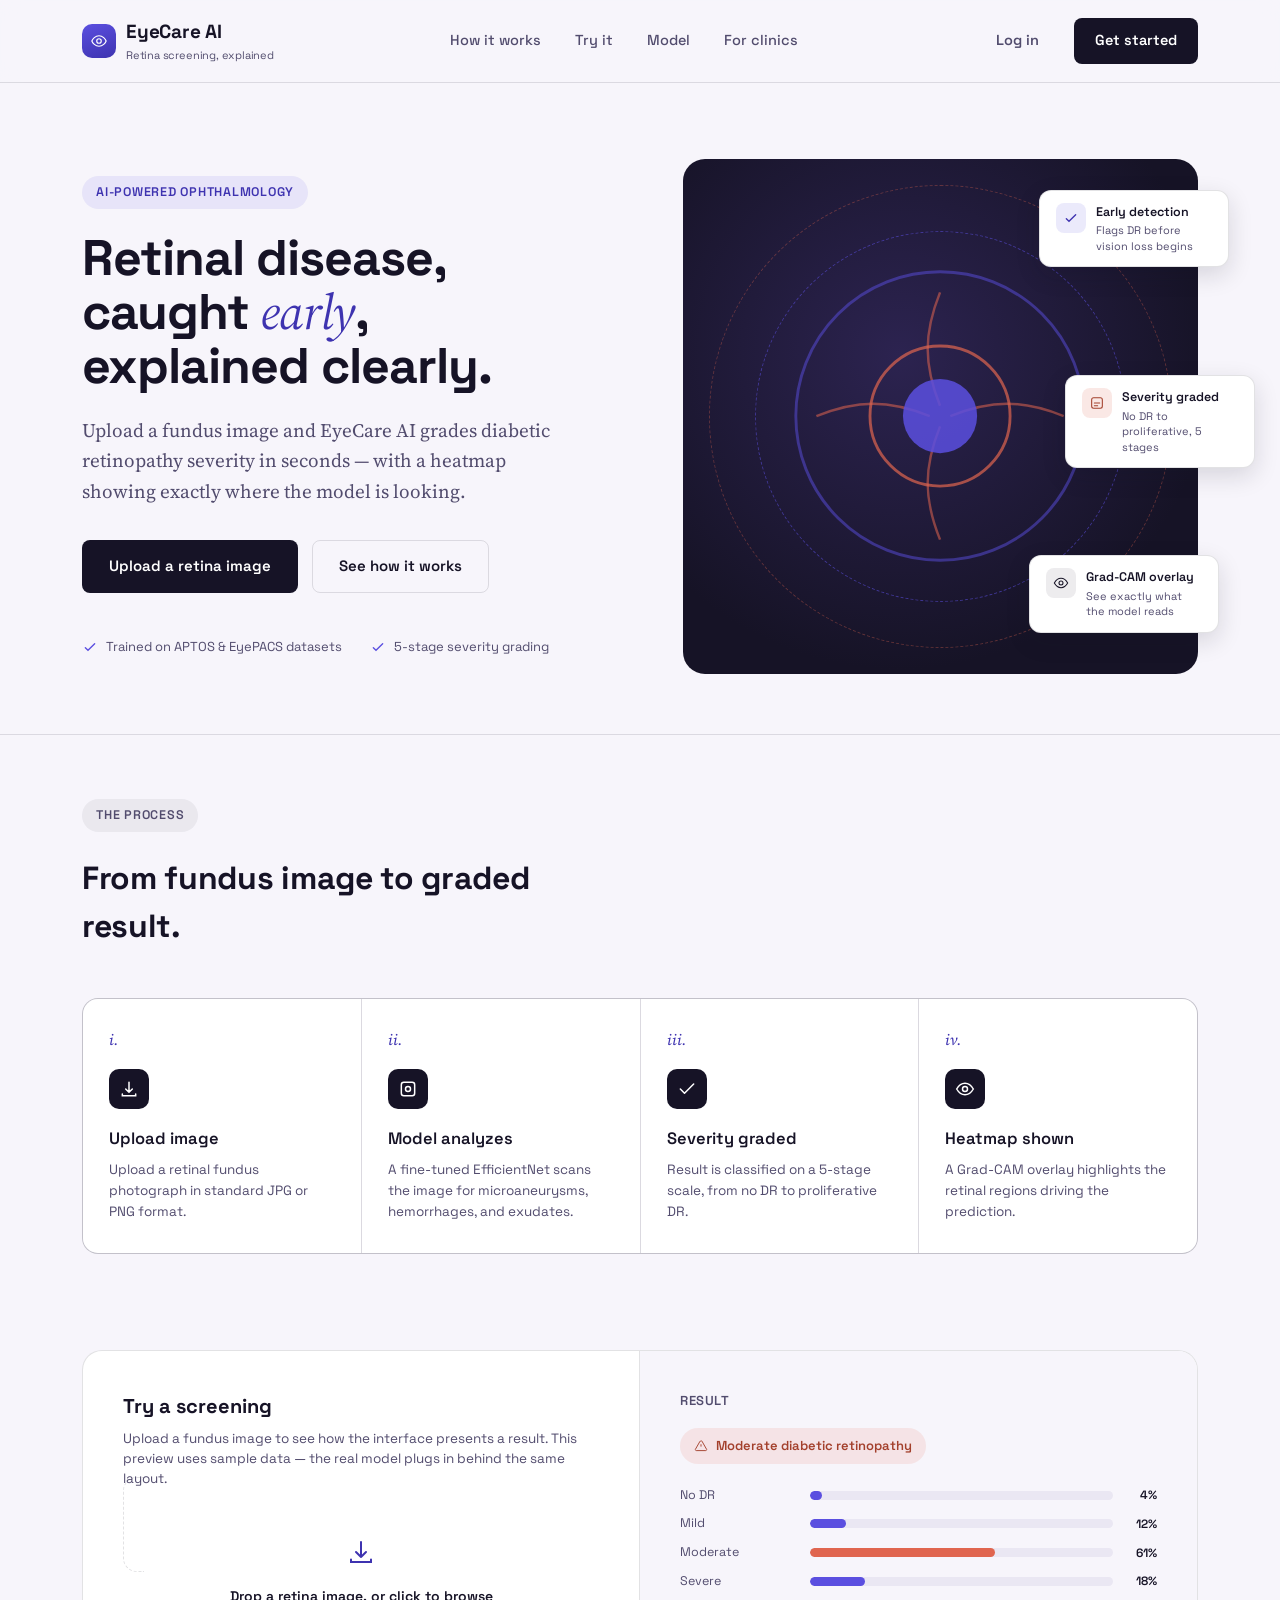
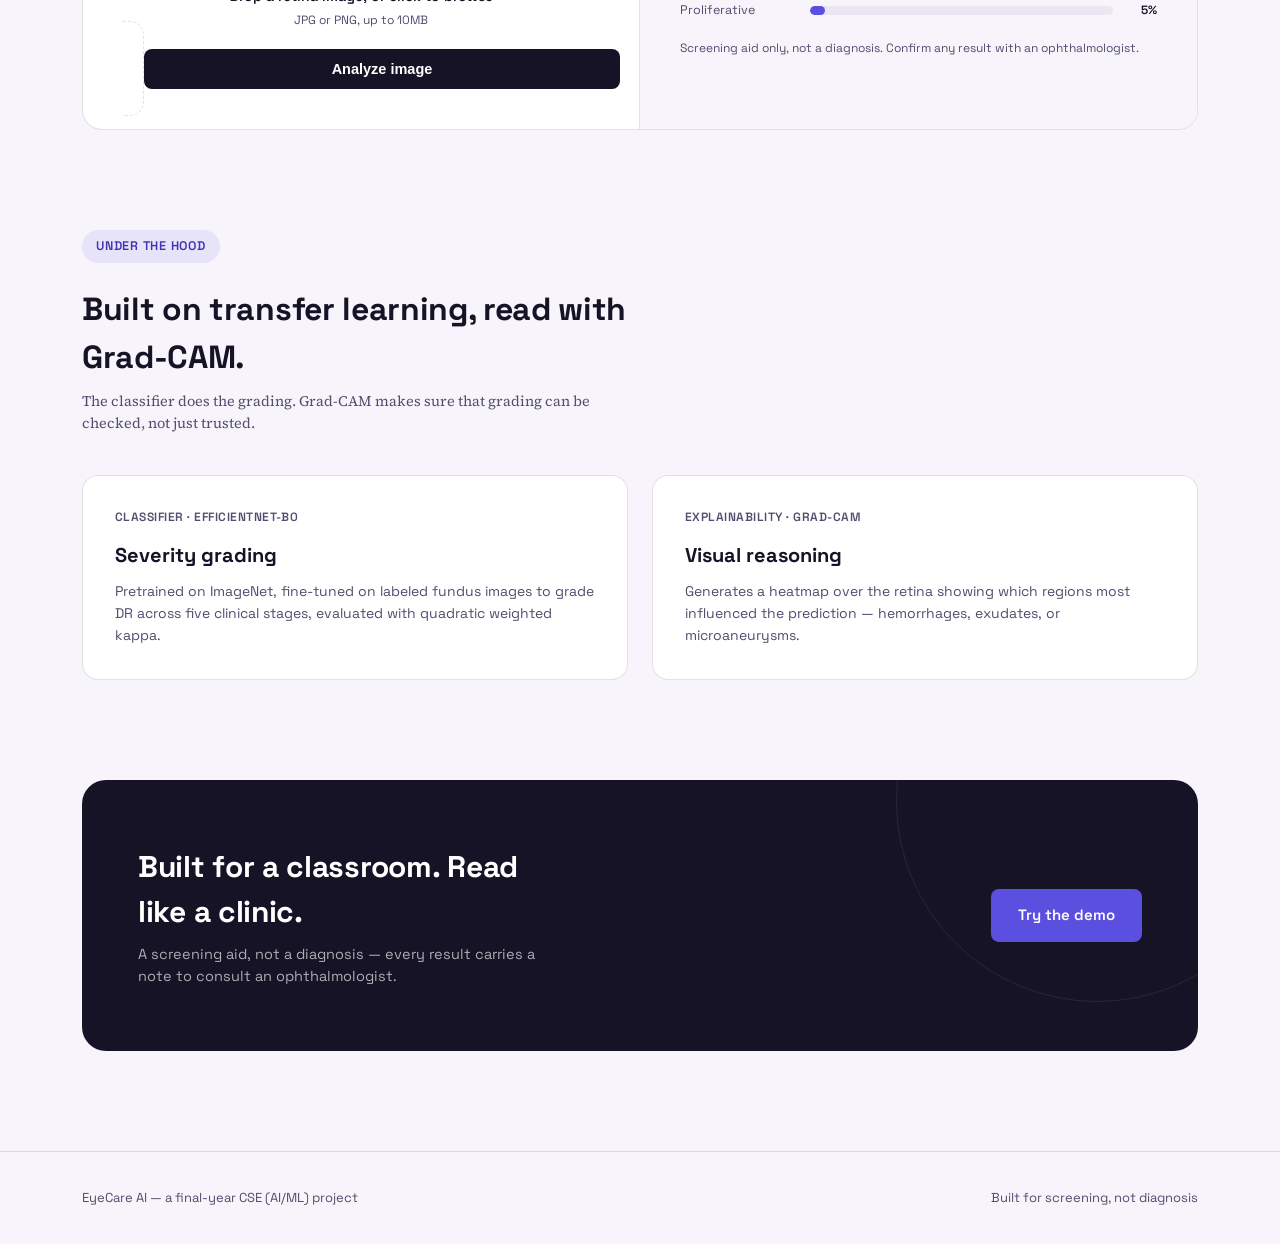
==== eyecare (2).html @ af27c725 "Add files via upload add a demo site" ====
<!DOCTYPE html>
<html lang="en">
<head>
<meta charset="UTF-8">
<meta name="viewport" content="width=device-width, initial-scale=1.0">
<title>EyeCare AI — Automated Retina Disease Detection</title>
<link rel="preconnect" href="https://fonts.googleapis.com">
<link href="https://fonts.googleapis.com/css2?family=Space+Grotesk:wght@400;500;600;700&family=Source+Serif+4:ital,opsz,wght@0,8..60,400;0,8..60,500;1,8..60,400&display=swap" rel="stylesheet">
<style>
  :root{
    --ink:#161326;
    --ink-soft:#524C6E;
    --paper:#F7F5FB;
    --card:#FFFFFF;
    --violet:#5B4FE0;
    --violet-deep:#3E33B0;
    --coral:#E0654F;
    --line:rgba(22,19,38,0.12);
  }
  *{box-sizing:border-box; margin:0; padding:0;}
  html{scroll-behavior:smooth;}
  body{font-family:'Space Grotesk', sans-serif; background:var(--paper); color:var(--ink); line-height:1.5; -webkit-font-smoothing:antialiased;}
  a{color:inherit; text-decoration:none;}
  img{max-width:100%; display:block;}
  .wrap{max-width:1180px; margin:0 auto; padding:0 32px;}

  header{position:sticky; top:0; z-index:50; background:rgba(247,245,251,0.9); backdrop-filter:blur(10px); border-bottom:1px solid var(--line);}
  nav{display:flex; align-items:center; justify-content:space-between; padding:18px 0;}
  .brand{display:flex; align-items:center; gap:10px; font-weight:700; font-size:19px; letter-spacing:-0.01em;}
  .brand-mark{width:34px; height:34px; border-radius:10px; background:linear-gradient(160deg, var(--violet), var(--violet-deep)); display:flex; align-items:center; justify-content:center;}
  .brand-mark svg{width:18px; height:18px;}
  .brand small{display:block; font-size:11px; font-weight:400; color:var(--ink-soft);}
  .navlinks{display:flex; gap:34px; font-size:14.5px; font-weight:500; color:var(--ink-soft);}
  .navlinks a:hover{color:var(--ink);}
  .navcta{display:flex; align-items:center; gap:14px;}
  .btn{display:inline-flex; align-items:center; gap:8px; padding:11px 20px; border-radius:8px; font-size:14.5px; font-weight:600; border:1px solid transparent; cursor:pointer;}
  .btn-primary{background:var(--ink); color:#fff;}
  .btn-primary:hover{background:#2a2440;}
  .btn-ghost{color:var(--ink-soft);}
  .btn-outline{border-color:var(--line); color:var(--ink);}
  .btn-outline:hover{border-color:var(--ink-soft);}
  .btn-lg{padding:14px 26px; font-size:15px;}

  .hero{padding:76px 0 60px;}
  .hero-grid{display:grid; grid-template-columns:1.05fr 1fr; gap:60px; align-items:center;}
  .eyebrow{display:inline-flex; align-items:center; gap:8px; font-size:12.5px; font-weight:600; letter-spacing:0.06em; text-transform:uppercase; color:var(--violet-deep); background:rgba(91,79,224,0.1); padding:7px 14px; border-radius:100px; margin-bottom:22px;}
  h1{font-size:50px; line-height:1.08; letter-spacing:-0.02em; font-weight:700; margin-bottom:22px;}
  h1 em{font-style:italic; font-family:'Source Serif 4', serif; font-weight:400; color:var(--violet-deep);}
  .hero p.lede{font-family:'Source Serif 4', serif; font-size:19px; color:var(--ink-soft); max-width:480px; margin-bottom:34px; line-height:1.6;}
  .hero-actions{display:flex; gap:14px; margin-bottom:44px;}
  .trust-row{display:flex; gap:28px; font-size:13px; color:var(--ink-soft); flex-wrap:wrap;}
  .trust-row div{display:flex; align-items:center; gap:8px;}
  .trust-row svg{width:16px; height:16px; color:var(--violet);}

  .hero-visual{position:relative;}
  .scan-frame{position:relative; border-radius:22px; overflow:hidden; aspect-ratio:1/1; background:radial-gradient(circle at 42% 38%, #2c2350, #161326 72%); display:flex; align-items:center; justify-content:center;}
  .scan-frame svg{width:80%; height:80%;}
  .scan-ring{position:absolute; inset:0; border-radius:50%; margin:auto; width:72%; height:72%; border:1px dashed rgba(91,79,224,0.55); animation:spin 18s linear infinite;}
  .scan-ring.r2{width:90%; height:90%; border-color:rgba(224,101,79,0.35); animation-duration:26s; animation-direction:reverse;}
  @keyframes spin{from{transform:rotate(0)} to{transform:rotate(360deg)}}
  .float-card{position:absolute; background:var(--card); border-radius:12px; padding:12px 16px; box-shadow:0 8px 24px rgba(22,19,38,0.14); display:flex; gap:10px; align-items:flex-start; width:190px; border:1px solid var(--line);}
  .float-card .ic{width:30px; height:30px; border-radius:8px; flex-shrink:0; display:flex; align-items:center; justify-content:center;}
  .float-card .ic svg{width:16px; height:16px;}
  .float-card .t{font-size:12.5px; font-weight:600; margin-bottom:2px;}
  .float-card .s{font-size:11px; color:var(--ink-soft); line-height:1.4;}
  .fc1{top:6%; right:-6%;} .fc1 .ic{background:rgba(91,79,224,0.12); color:var(--violet-deep);}
  .fc2{top:42%; right:-11%;} .fc2 .ic{background:rgba(224,101,79,0.15); color:#a3402c;}
  .fc3{bottom:8%; right:-4%;} .fc3 .ic{background:rgba(22,19,38,0.08); color:var(--ink);}

  .steps{padding:64px 0 96px; border-top:1px solid var(--line); scroll-margin-top:90px;}
  .demo{scroll-margin-top:90px;}
  .models{scroll-margin-top:90px;}
  .steps-head{max-width:520px; margin-bottom:48px;}
  .steps-head .eyebrow{background:rgba(22,19,38,0.06); color:var(--ink-soft);}
  .steps-head h2{font-size:32px; letter-spacing:-0.01em; font-weight:700;}
  .steps-grid{display:grid; grid-template-columns:repeat(4,1fr); gap:1px; background:var(--line); border:1px solid var(--line); border-radius:16px; overflow:hidden;}
  .step{background:var(--card); padding:30px 26px;}
  .step-num{font-family:'Source Serif 4', serif; font-style:italic; font-size:15px; color:var(--violet-deep); margin-bottom:18px; display:block;}
  .step-ic{width:40px; height:40px; border-radius:10px; background:var(--ink); display:flex; align-items:center; justify-content:center; margin-bottom:18px;}
  .step-ic svg{width:20px; height:20px; color:#fff;}
  .step h3{font-size:16.5px; font-weight:600; margin-bottom:8px;}
  .step p{font-size:13.5px; color:var(--ink-soft); line-height:1.55;}

  /* UPLOAD DEMO */
  .demo{padding:0 0 100px;}
  .demo-card{background:var(--card); border:1px solid var(--line); border-radius:20px; padding:0; display:grid; grid-template-columns:1fr 1fr; overflow:hidden;}
  .demo-left{padding:40px; border-right:1px solid var(--line);}
  .demo-left h3{font-size:20px; font-weight:700; margin-bottom:8px;}
  .demo-left p{font-size:13.5px; color:var(--ink-soft); margin-bottom:24px;}
  .dropzone{border:1.5px dashed var(--line); border-radius:14px; padding:36px 20px; text-align:center; cursor:pointer; transition:border-color .15s;}
  .dropzone:hover{border-color:var(--violet);}
  .dropzone svg{width:30px; height:30px; color:var(--violet-deep); margin:0 auto 12px;}
  .dropzone .dz-t{font-size:14px; font-weight:600; margin-bottom:4px;}
  .dropzone .dz-s{font-size:12px; color:var(--ink-soft);}
  #fileInput{display:none;}
  .demo-left .btn{width:100%; justify-content:center; margin-top:20px;}
  .demo-right{padding:40px; background:var(--paper);}
  .demo-right h4{font-size:13px; font-weight:600; text-transform:uppercase; letter-spacing:0.04em; color:var(--ink-soft); margin-bottom:18px;}
  .severity-row{display:flex; align-items:center; gap:10px; margin-bottom:10px;}
  .severity-row span:first-child{font-size:12.5px; width:120px; flex-shrink:0; color:var(--ink-soft);}
  .sev-track{flex:1; height:9px; background:#EAE7F3; border-radius:6px; overflow:hidden;}
  .sev-fill{height:100%; border-radius:6px; background:var(--violet);}
  .severity-row span:last-child{font-size:12px; font-weight:600; width:34px; text-align:right;}
  .result-badge{display:inline-flex; align-items:center; gap:8px; background:rgba(224,101,79,0.12); color:#a3402c; padding:8px 14px; border-radius:100px; font-size:13px; font-weight:600; margin-bottom:22px;}
  .result-badge svg{width:14px; height:14px;}
  .preview-note{font-size:12px; color:var(--ink-soft); margin-top:20px; line-height:1.6;}

  .models{padding:0 0 100px;}
  .models-head{max-width:560px; margin-bottom:40px;}
  .models-head h2{font-size:32px; font-weight:700; letter-spacing:-0.01em; margin-bottom:10px;}
  .models-head p{font-size:14.5px; color:var(--ink-soft); font-family:'Source Serif 4', serif;}
  .grad-grid{display:grid; grid-template-columns:1fr 1fr; gap:24px;}
  .grad-card{background:var(--card); border:1px solid var(--line); border-radius:16px; padding:32px;}
  .grad-card .model-tag{font-size:12px; font-weight:600; letter-spacing:0.04em; text-transform:uppercase; color:var(--ink-soft); margin-bottom:14px;}
  .grad-card h3{font-size:20px; font-weight:700; margin-bottom:10px;}
  .grad-card p{font-size:14px; color:var(--ink-soft); line-height:1.6;}

  .cta{padding:0 0 100px;}
  .cta-box{background:var(--ink); border-radius:24px; padding:64px 56px; display:flex; align-items:center; justify-content:space-between; gap:40px; position:relative; overflow:hidden;}
  .cta-box::before{content:''; position:absolute; width:400px; height:400px; border-radius:50%; border:1px solid rgba(255,255,255,0.08); top:-180px; right:-100px;}
  .cta-box h2{color:#fff; font-size:30px; font-weight:700; letter-spacing:-0.01em; max-width:420px; margin-bottom:10px;}
  .cta-box p{color:rgba(255,255,255,0.65); font-size:14.5px; max-width:400px;}

  footer{border-top:1px solid var(--line); padding:36px 0; font-size:13px; color:var(--ink-soft);}
  footer .wrap{display:flex; justify-content:space-between;}

  @media (max-width:860px){
    .hero-grid{grid-template-columns:1fr;} .hero-visual{display:none;}
    h1{font-size:36px;}
    .steps-grid{grid-template-columns:1fr 1fr;}
    .grad-grid{grid-template-columns:1fr;}
    .demo-card{grid-template-columns:1fr;} .demo-left{border-right:none; border-bottom:1px solid var(--line);}
    .cta-box{flex-direction:column; text-align:center; padding:44px 28px;}
    .navlinks{display:none;}
  }
</style>
</head>
<body>

<header>
  <div class="wrap">
    <nav>
      <div class="brand">
        <div class="brand-mark">
          <svg viewBox="0 0 24 24" fill="none"><path d="M12 5c-5 0-8.5 4.2-9.5 7 1 2.8 4.5 7 9.5 7s8.5-4.2 9.5-7c-1-2.8-4.5-7-9.5-7z" stroke="#fff" stroke-width="1.6"/><circle cx="12" cy="12" r="3" stroke="#fff" stroke-width="1.6"/></svg>
        </div>
        <div>EyeCare AI<small>Retina screening, explained</small></div>
      </div>
      <div class="navlinks">
        <a href="#steps">How it works</a>
        <a href="#demo">Try it</a>
        <a href="#models">Model</a>
        <a href="#">For clinics</a>
      </div>
      <div class="navcta">
        <a href="#" class="btn btn-ghost">Log in</a>
        <a href="#demo" class="btn btn-primary">Get started</a>
      </div>
    </nav>
  </div>
</header>

<section class="hero">
  <div class="wrap hero-grid">
    <div>
      <div class="eyebrow">AI-powered ophthalmology</div>
      <h1>Retinal disease,<br>caught <em>early</em>,<br>explained clearly.</h1>
      <p class="lede">Upload a fundus image and EyeCare AI grades diabetic retinopathy severity in seconds — with a heatmap showing exactly where the model is looking.</p>
      <div class="hero-actions">
        <a href="#demo" class="btn btn-primary btn-lg">Upload a retina image</a>
        <a href="#steps" class="btn btn-outline btn-lg">See how it works</a>
      </div>
      <div class="trust-row">
        <div><svg viewBox="0 0 24 24" fill="none"><path d="M5 13l4 4L19 7" stroke="currentColor" stroke-width="2" stroke-linecap="round"/></svg>Trained on APTOS &amp; EyePACS datasets</div>
        <div><svg viewBox="0 0 24 24" fill="none"><path d="M5 13l4 4L19 7" stroke="currentColor" stroke-width="2" stroke-linecap="round"/></svg>5-stage severity grading</div>
      </div>
    </div>
    <div class="hero-visual">
      <div class="scan-frame">
        <div class="scan-ring"></div>
        <div class="scan-ring r2"></div>
        <svg viewBox="0 0 200 200" fill="none">
          <circle cx="100" cy="100" r="70" stroke="#5B4FE0" stroke-width="1.4" opacity="0.5"/>
          <path d="M100 40c-8 20-8 35 0 55M100 105c-8 20-8 35 0 55M40 100c20-8 35-8 55 0M105 100c20-8 35-8 55 0" stroke="#E0654F" stroke-width="1.2" opacity="0.55"/>
          <circle cx="100" cy="100" r="18" fill="#5B4FE0" opacity="0.85"/>
          <circle cx="100" cy="100" r="34" stroke="#E0654F" stroke-width="1.4" opacity="0.7"/>
        </svg>
      </div>
      <div class="float-card fc1">
        <div class="ic"><svg viewBox="0 0 24 24" fill="none"><path d="M5 13l4 4L19 7" stroke="currentColor" stroke-width="2" stroke-linecap="round"/></svg></div>
        <div><div class="t">Early detection</div><div class="s">Flags DR before vision loss begins</div></div>
      </div>
      <div class="float-card fc2">
        <div class="ic"><svg viewBox="0 0 24 24" fill="none"><rect x="4" y="4" width="16" height="16" rx="3" stroke="currentColor" stroke-width="1.6"/><path d="M8 12h8M8 16h5" stroke="currentColor" stroke-width="1.6" stroke-linecap="round"/></svg></div>
        <div><div class="t">Severity graded</div><div class="s">No DR to proliferative, 5 stages</div></div>
      </div>
      <div class="float-card fc3">
        <div class="ic"><svg viewBox="0 0 24 24" fill="none"><circle cx="12" cy="12" r="3" stroke="currentColor" stroke-width="1.6"/><path d="M2 12s4-7 10-7 10 7 10 7-4 7-10 7-10-7-10-7z" stroke="currentColor" stroke-width="1.6"/></svg></div>
        <div><div class="t">Grad-CAM overlay</div><div class="s">See exactly what the model reads</div></div>
      </div>
    </div>
  </div>
</section>

<section class="steps" id="steps">
  <div class="wrap">
    <div class="steps-head">
      <div class="eyebrow">The process</div>
      <h2>From fundus image to graded result.</h2>
    </div>
    <div class="steps-grid">
      <div class="step">
        <span class="step-num">i.</span>
        <div class="step-ic"><svg viewBox="0 0 24 24" fill="none"><path d="M12 4v12m0 0l-4-4m4 4l4-4" stroke="#fff" stroke-width="1.8" stroke-linecap="round" stroke-linejoin="round"/><path d="M4 18v2h16v-2" stroke="#fff" stroke-width="1.8" stroke-linecap="round"/></svg></div>
        <h3>Upload image</h3>
        <p>Upload a retinal fundus photograph in standard JPG or PNG format.</p>
      </div>
      <div class="step">
        <span class="step-num">ii.</span>
        <div class="step-ic"><svg viewBox="0 0 24 24" fill="none"><rect x="4" y="4" width="16" height="16" rx="3" stroke="#fff" stroke-width="1.8"/><circle cx="12" cy="12" r="3" stroke="#fff" stroke-width="1.8"/></svg></div>
        <h3>Model analyzes</h3>
        <p>A fine-tuned EfficientNet scans the image for microaneurysms, hemorrhages, and exudates.</p>
      </div>
      <div class="step">
        <span class="step-num">iii.</span>
        <div class="step-ic"><svg viewBox="0 0 24 24" fill="none"><path d="M4 12l5 5L20 6" stroke="#fff" stroke-width="1.8" stroke-linecap="round" stroke-linejoin="round"/></svg></div>
        <h3>Severity graded</h3>
        <p>Result is classified on a 5-stage scale, from no DR to proliferative DR.</p>
      </div>
      <div class="step">
        <span class="step-num">iv.</span>
        <div class="step-ic"><svg viewBox="0 0 24 24" fill="none"><circle cx="12" cy="12" r="3" stroke="#fff" stroke-width="1.8"/><path d="M2 12s4-7 10-7 10 7 10 7-4 7-10 7-10-7-10-7z" stroke="#fff" stroke-width="1.8"/></svg></div>
        <h3>Heatmap shown</h3>
        <p>A Grad-CAM overlay highlights the retinal regions driving the prediction.</p>
      </div>
    </div>
  </div>
</section>

<section class="demo" id="demo">
  <div class="wrap">
    <div class="demo-card">
      <div class="demo-left">
        <h3>Try a screening</h3>
        <p>Upload a fundus image to see how the interface presents a result. This preview uses sample data — the real model plugs in behind the same layout.</p>
        <label class="dropzone" for="fileInput" id="dropzone">
          <div id="dzIconWrap">
            <svg viewBox="0 0 24 24" fill="none"><path d="M12 4v12m0 0l-4-4m4 4l4-4" stroke="currentColor" stroke-width="1.6" stroke-linecap="round" stroke-linejoin="round"/><path d="M4 18v2h16v-2" stroke="currentColor" stroke-width="1.6" stroke-linecap="round"/></svg>
          </div>
          <img id="previewImg" style="display:none; max-height:140px; border-radius:10px; margin:0 auto 12px; object-fit:cover;">
          <div class="dz-t" id="dzText">Drop a retina image, or click to browse</div>
          <div class="dz-s" id="dzSub">JPG or PNG, up to 10MB</div>
        </label>
        <input type="file" id="fileInput" accept="image/*">
        <button class="btn btn-primary" id="analyzeBtn">Analyze image</button>
      </div>
      <div class="demo-right">
        <h4>Result</h4>
        <div class="result-badge"><svg viewBox="0 0 24 24" fill="none"><path d="M12 9v4m0 4h.01M10.3 3.9L2.5 17.5a1.6 1.6 0 001.4 2.4h16.2a1.6 1.6 0 001.4-2.4L13.7 3.9a1.6 1.6 0 00-2.8 0z" stroke="currentColor" stroke-width="1.6"/></svg>Moderate diabetic retinopathy</div>
        <div class="severity-row"><span>No DR</span><div class="sev-track"><div class="sev-fill" style="width:4%;"></div></div><span>4%</span></div>
        <div class="severity-row"><span>Mild</span><div class="sev-track"><div class="sev-fill" style="width:12%;"></div></div><span>12%</span></div>
        <div class="severity-row"><span>Moderate</span><div class="sev-track"><div class="sev-fill" style="width:61%; background:#E0654F;"></div></div><span>61%</span></div>
        <div class="severity-row"><span>Severe</span><div class="sev-track"><div class="sev-fill" style="width:18%;"></div></div><span>18%</span></div>
        <div class="severity-row"><span>Proliferative</span><div class="sev-track"><div class="sev-fill" style="width:5%;"></div></div><span>5%</span></div>
        <p class="preview-note">Screening aid only, not a diagnosis. Confirm any result with an ophthalmologist.</p>
      </div>
    </div>
  </div>
</section>

<section class="models" id="models">
  <div class="wrap">
    <div class="models-head">
      <div class="eyebrow">Under the hood</div>
      <h2>Built on transfer learning, read with Grad-CAM.</h2>
      <p>The classifier does the grading. Grad-CAM makes sure that grading can be checked, not just trusted.</p>
    </div>
    <div class="grad-grid">
      <div class="grad-card">
        <div class="model-tag">Classifier · EfficientNet-B0</div>
        <h3>Severity grading</h3>
        <p>Pretrained on ImageNet, fine-tuned on labeled fundus images to grade DR across five clinical stages, evaluated with quadratic weighted kappa.</p>
      </div>
      <div class="grad-card">
        <div class="model-tag">Explainability · Grad-CAM</div>
        <h3>Visual reasoning</h3>
        <p>Generates a heatmap over the retina showing which regions most influenced the prediction — hemorrhages, exudates, or microaneurysms.</p>
      </div>
    </div>
  </div>
</section>

<section class="cta">
  <div class="wrap">
    <div class="cta-box">
      <div>
        <h2>Built for a classroom. Read like a clinic.</h2>
        <p>A screening aid, not a diagnosis — every result carries a note to consult an ophthalmologist.</p>
      </div>
      <div>
        <a href="#demo" class="btn btn-primary btn-lg" style="background:#5B4FE0;">Try the demo</a>
      </div>
    </div>
  </div>
</section>

<footer>
  <div class="wrap">
    <span>EyeCare AI — a final-year CSE (AI/ML) project</span>
    <span>Built for screening, not diagnosis</span>
  </div>
</footer>

<script>
  const fileInput = document.getElementById('fileInput');
  const dzText = document.getElementById('dzText');
  const dzSub = document.getElementById('dzSub');
  const dzIconWrap = document.getElementById('dzIconWrap');
  const previewImg = document.getElementById('previewImg');
  const dropzone = document.getElementById('dropzone');

  function showPreview(file) {
    if (!file || !file.type.startsWith('image/')) return;
    const url = URL.createObjectURL(file);
    previewImg.src = url;
    previewImg.style.display = 'block';
    dzIconWrap.style.display = 'none';
    dzText.textContent = file.name;
    dzSub.textContent = 'Click or drop to replace';
  }

  fileInput.addEventListener('change', () => {
    if (fileInput.files.length > 0) showPreview(fileInput.files[0]);
  });
  dropzone.addEventListener('dragover', (e) => { e.preventDefault(); dropzone.style.borderColor = '#5B4FE0'; });
  dropzone.addEventListener('dragleave', () => { dropzone.style.borderColor = ''; });
  dropzone.addEventListener('drop', (e) => {
    e.preventDefault();
    dropzone.style.borderColor = '';
    if (e.dataTransfer.files.length > 0) {
      fileInput.files = e.dataTransfer.files;
      showPreview(e.dataTransfer.files[0]);
    }
  });

  const analyzeBtn = document.getElementById('analyzeBtn');
  const BACKEND_URL = 'https://your-app-name.onrender.com';

  analyzeBtn.addEventListener('click', async () => {
    if (!fileInput.files.length) {
      alert('Please select or drop an image first.');
      return;
    }

    const original = analyzeBtn.textContent;
    analyzeBtn.textContent = 'Analyzing...';
    analyzeBtn.disabled = true;

    const formData = new FormData();
    formData.append('image', fileInput.files[0]);

    try {
      const response = await fetch(`${BACKEND_URL}/predict`, {
        method: 'POST',
        body: formData
      });

      if (!response.ok) throw new Error('Server error');

      const result = await response.json();
      updateResultPanel(result);

    } catch (err) {
      alert('Could not reach the server. Check that the backend is running.');
      console.error(err);
    } finally {
      analyzeBtn.textContent = original;
      analyzeBtn.disabled = false;
      document.querySelector('.demo-right').scrollIntoView({behavior:'smooth', block:'center'});
    }
  });

  function updateResultPanel(result) {
    document.querySelector('.result-badge').innerHTML =
      `<svg viewBox="0 0 24 24" fill="none"><path d="M12 9v4m0 4h.01M10.3 3.9L2.5 17.5a1.6 1.6 0 001.4 2.4h16.2a1.6 1.6 0 001.4-2.4L13.7 3.9a1.6 1.6 0 00-2.8 0z" stroke="currentColor" stroke-width="1.6"/></svg>${result.label}`;

    const rows = document.querySelectorAll('.severity-row');
    const order = ["No DR", "Mild", "Moderate", "Severe", "Proliferative"];
    rows.forEach((row, i) => {
      const cls = order[i];
      const pct = result.probabilities[cls];
      row.querySelector('.sev-fill').style.width = pct + '%';
      row.querySelector('span:last-child').textContent = pct + '%';
    });
  }
</script>

</body>
</html>
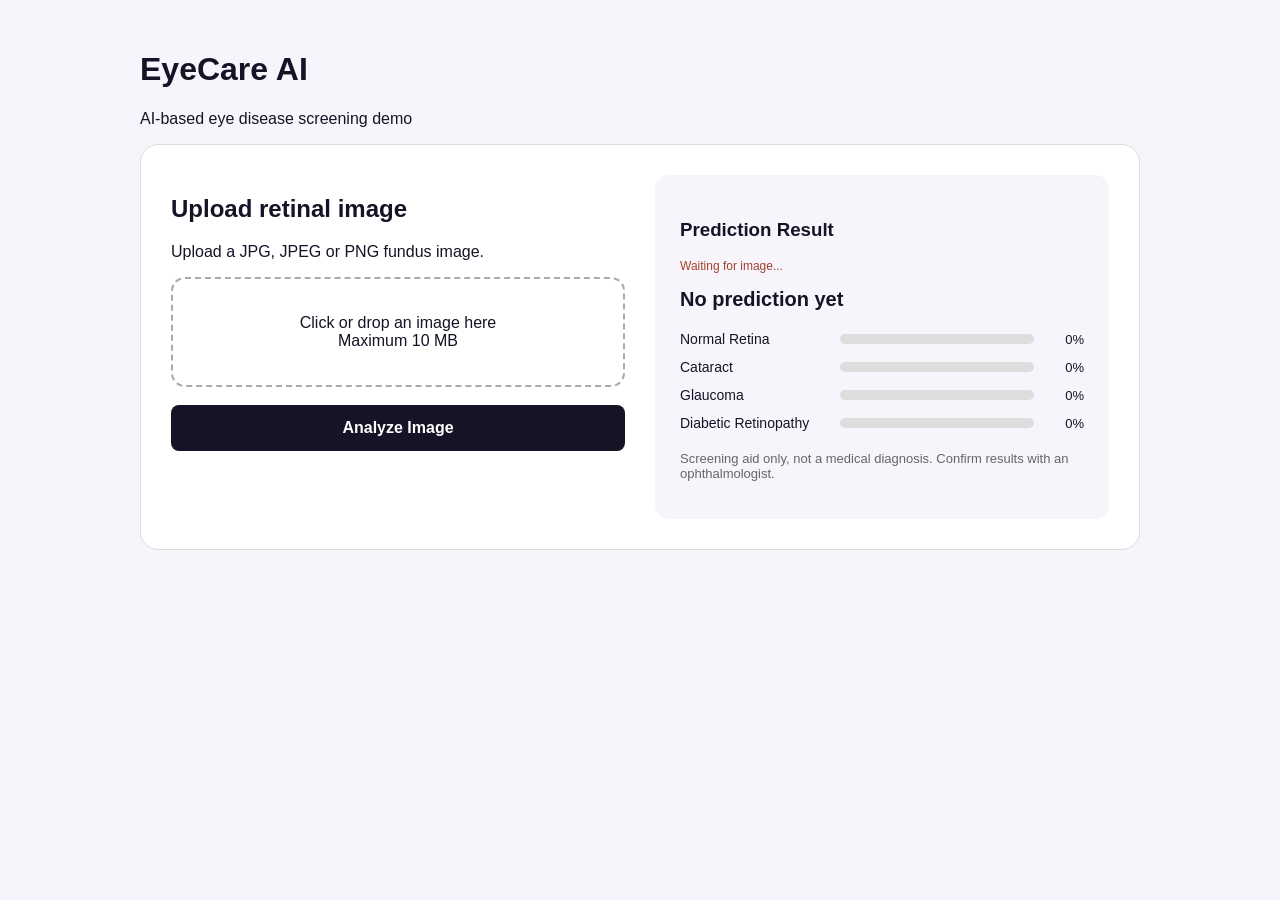
==== commit b79b8b87: "Connect demo HTML to Flask prediction API" ====
--- a/eyecare (2).html
+++ b/eyecare (2).html
@@ -3,397 +3,80 @@
 <head>
 <meta charset="UTF-8">
 <meta name="viewport" content="width=device-width, initial-scale=1.0">
-<title>EyeCare AI — Automated Retina Disease Detection</title>
-<link rel="preconnect" href="https://fonts.googleapis.com">
-<link href="https://fonts.googleapis.com/css2?family=Space+Grotesk:wght@400;500;600;700&family=Source+Serif+4:ital,opsz,wght@0,8..60,400;0,8..60,500;1,8..60,400&display=swap" rel="stylesheet">
+<title>EyeCare AI — Eye Disease Screening</title>
 <style>
-  :root{
-    --ink:#161326;
-    --ink-soft:#524C6E;
-    --paper:#F7F5FB;
-    --card:#FFFFFF;
-    --violet:#5B4FE0;
-    --violet-deep:#3E33B0;
-    --coral:#E0654F;
-    --line:rgba(22,19,38,0.12);
-  }
-  *{box-sizing:border-box; margin:0; padding:0;}
-  html{scroll-behavior:smooth;}
-  body{font-family:'Space Grotesk', sans-serif; background:var(--paper); color:var(--ink); line-height:1.5; -webkit-font-smoothing:antialiased;}
-  a{color:inherit; text-decoration:none;}
-  img{max-width:100%; display:block;}
-  .wrap{max-width:1180px; margin:0 auto; padding:0 32px;}
-
-  header{position:sticky; top:0; z-index:50; background:rgba(247,245,251,0.9); backdrop-filter:blur(10px); border-bottom:1px solid var(--line);}
-  nav{display:flex; align-items:center; justify-content:space-between; padding:18px 0;}
-  .brand{display:flex; align-items:center; gap:10px; font-weight:700; font-size:19px; letter-spacing:-0.01em;}
-  .brand-mark{width:34px; height:34px; border-radius:10px; background:linear-gradient(160deg, var(--violet), var(--violet-deep)); display:flex; align-items:center; justify-content:center;}
-  .brand-mark svg{width:18px; height:18px;}
-  .brand small{display:block; font-size:11px; font-weight:400; color:var(--ink-soft);}
-  .navlinks{display:flex; gap:34px; font-size:14.5px; font-weight:500; color:var(--ink-soft);}
-  .navlinks a:hover{color:var(--ink);}
-  .navcta{display:flex; align-items:center; gap:14px;}
-  .btn{display:inline-flex; align-items:center; gap:8px; padding:11px 20px; border-radius:8px; font-size:14.5px; font-weight:600; border:1px solid transparent; cursor:pointer;}
-  .btn-primary{background:var(--ink); color:#fff;}
-  .btn-primary:hover{background:#2a2440;}
-  .btn-ghost{color:var(--ink-soft);}
-  .btn-outline{border-color:var(--line); color:var(--ink);}
-  .btn-outline:hover{border-color:var(--ink-soft);}
-  .btn-lg{padding:14px 26px; font-size:15px;}
-
-  .hero{padding:76px 0 60px;}
-  .hero-grid{display:grid; grid-template-columns:1.05fr 1fr; gap:60px; align-items:center;}
-  .eyebrow{display:inline-flex; align-items:center; gap:8px; font-size:12.5px; font-weight:600; letter-spacing:0.06em; text-transform:uppercase; color:var(--violet-deep); background:rgba(91,79,224,0.1); padding:7px 14px; border-radius:100px; margin-bottom:22px;}
-  h1{font-size:50px; line-height:1.08; letter-spacing:-0.02em; font-weight:700; margin-bottom:22px;}
-  h1 em{font-style:italic; font-family:'Source Serif 4', serif; font-weight:400; color:var(--violet-deep);}
-  .hero p.lede{font-family:'Source Serif 4', serif; font-size:19px; color:var(--ink-soft); max-width:480px; margin-bottom:34px; line-height:1.6;}
-  .hero-actions{display:flex; gap:14px; margin-bottom:44px;}
-  .trust-row{display:flex; gap:28px; font-size:13px; color:var(--ink-soft); flex-wrap:wrap;}
-  .trust-row div{display:flex; align-items:center; gap:8px;}
-  .trust-row svg{width:16px; height:16px; color:var(--violet);}
-
-  .hero-visual{position:relative;}
-  .scan-frame{position:relative; border-radius:22px; overflow:hidden; aspect-ratio:1/1; background:radial-gradient(circle at 42% 38%, #2c2350, #161326 72%); display:flex; align-items:center; justify-content:center;}
-  .scan-frame svg{width:80%; height:80%;}
-  .scan-ring{position:absolute; inset:0; border-radius:50%; margin:auto; width:72%; height:72%; border:1px dashed rgba(91,79,224,0.55); animation:spin 18s linear infinite;}
-  .scan-ring.r2{width:90%; height:90%; border-color:rgba(224,101,79,0.35); animation-duration:26s; animation-direction:reverse;}
-  @keyframes spin{from{transform:rotate(0)} to{transform:rotate(360deg)}}
-  .float-card{position:absolute; background:var(--card); border-radius:12px; padding:12px 16px; box-shadow:0 8px 24px rgba(22,19,38,0.14); display:flex; gap:10px; align-items:flex-start; width:190px; border:1px solid var(--line);}
-  .float-card .ic{width:30px; height:30px; border-radius:8px; flex-shrink:0; display:flex; align-items:center; justify-content:center;}
-  .float-card .ic svg{width:16px; height:16px;}
-  .float-card .t{font-size:12.5px; font-weight:600; margin-bottom:2px;}
-  .float-card .s{font-size:11px; color:var(--ink-soft); line-height:1.4;}
-  .fc1{top:6%; right:-6%;} .fc1 .ic{background:rgba(91,79,224,0.12); color:var(--violet-deep);}
-  .fc2{top:42%; right:-11%;} .fc2 .ic{background:rgba(224,101,79,0.15); color:#a3402c;}
-  .fc3{bottom:8%; right:-4%;} .fc3 .ic{background:rgba(22,19,38,0.08); color:var(--ink);}
-
-  .steps{padding:64px 0 96px; border-top:1px solid var(--line); scroll-margin-top:90px;}
-  .demo{scroll-margin-top:90px;}
-  .models{scroll-margin-top:90px;}
-  .steps-head{max-width:520px; margin-bottom:48px;}
-  .steps-head .eyebrow{background:rgba(22,19,38,0.06); color:var(--ink-soft);}
-  .steps-head h2{font-size:32px; letter-spacing:-0.01em; font-weight:700;}
-  .steps-grid{display:grid; grid-template-columns:repeat(4,1fr); gap:1px; background:var(--line); border:1px solid var(--line); border-radius:16px; overflow:hidden;}
-  .step{background:var(--card); padding:30px 26px;}
-  .step-num{font-family:'Source Serif 4', serif; font-style:italic; font-size:15px; color:var(--violet-deep); margin-bottom:18px; display:block;}
-  .step-ic{width:40px; height:40px; border-radius:10px; background:var(--ink); display:flex; align-items:center; justify-content:center; margin-bottom:18px;}
-  .step-ic svg{width:20px; height:20px; color:#fff;}
-  .step h3{font-size:16.5px; font-weight:600; margin-bottom:8px;}
-  .step p{font-size:13.5px; color:var(--ink-soft); line-height:1.55;}
-
-  /* UPLOAD DEMO */
-  .demo{padding:0 0 100px;}
-  .demo-card{background:var(--card); border:1px solid var(--line); border-radius:20px; padding:0; display:grid; grid-template-columns:1fr 1fr; overflow:hidden;}
-  .demo-left{padding:40px; border-right:1px solid var(--line);}
-  .demo-left h3{font-size:20px; font-weight:700; margin-bottom:8px;}
-  .demo-left p{font-size:13.5px; color:var(--ink-soft); margin-bottom:24px;}
-  .dropzone{border:1.5px dashed var(--line); border-radius:14px; padding:36px 20px; text-align:center; cursor:pointer; transition:border-color .15s;}
-  .dropzone:hover{border-color:var(--violet);}
-  .dropzone svg{width:30px; height:30px; color:var(--violet-deep); margin:0 auto 12px;}
-  .dropzone .dz-t{font-size:14px; font-weight:600; margin-bottom:4px;}
-  .dropzone .dz-s{font-size:12px; color:var(--ink-soft);}
-  #fileInput{display:none;}
-  .demo-left .btn{width:100%; justify-content:center; margin-top:20px;}
-  .demo-right{padding:40px; background:var(--paper);}
-  .demo-right h4{font-size:13px; font-weight:600; text-transform:uppercase; letter-spacing:0.04em; color:var(--ink-soft); margin-bottom:18px;}
-  .severity-row{display:flex; align-items:center; gap:10px; margin-bottom:10px;}
-  .severity-row span:first-child{font-size:12.5px; width:120px; flex-shrink:0; color:var(--ink-soft);}
-  .sev-track{flex:1; height:9px; background:#EAE7F3; border-radius:6px; overflow:hidden;}
-  .sev-fill{height:100%; border-radius:6px; background:var(--violet);}
-  .severity-row span:last-child{font-size:12px; font-weight:600; width:34px; text-align:right;}
-  .result-badge{display:inline-flex; align-items:center; gap:8px; background:rgba(224,101,79,0.12); color:#a3402c; padding:8px 14px; border-radius:100px; font-size:13px; font-weight:600; margin-bottom:22px;}
-  .result-badge svg{width:14px; height:14px;}
-  .preview-note{font-size:12px; color:var(--ink-soft); margin-top:20px; line-height:1.6;}
-
-  .models{padding:0 0 100px;}
-  .models-head{max-width:560px; margin-bottom:40px;}
-  .models-head h2{font-size:32px; font-weight:700; letter-spacing:-0.01em; margin-bottom:10px;}
-  .models-head p{font-size:14.5px; color:var(--ink-soft); font-family:'Source Serif 4', serif;}
-  .grad-grid{display:grid; grid-template-columns:1fr 1fr; gap:24px;}
-  .grad-card{background:var(--card); border:1px solid var(--line); border-radius:16px; padding:32px;}
-  .grad-card .model-tag{font-size:12px; font-weight:600; letter-spacing:0.04em; text-transform:uppercase; color:var(--ink-soft); margin-bottom:14px;}
-  .grad-card h3{font-size:20px; font-weight:700; margin-bottom:10px;}
-  .grad-card p{font-size:14px; color:var(--ink-soft); line-height:1.6;}
-
-  .cta{padding:0 0 100px;}
-  .cta-box{background:var(--ink); border-radius:24px; padding:64px 56px; display:flex; align-items:center; justify-content:space-between; gap:40px; position:relative; overflow:hidden;}
-  .cta-box::before{content:''; position:absolute; width:400px; height:400px; border-radius:50%; border:1px solid rgba(255,255,255,0.08); top:-180px; right:-100px;}
-  .cta-box h2{color:#fff; font-size:30px; font-weight:700; letter-spacing:-0.01em; max-width:420px; margin-bottom:10px;}
-  .cta-box p{color:rgba(255,255,255,0.65); font-size:14.5px; max-width:400px;}
-
-  footer{border-top:1px solid var(--line); padding:36px 0; font-size:13px; color:var(--ink-soft);}
-  footer .wrap{display:flex; justify-content:space-between;}
-
-  @media (max-width:860px){
-    .hero-grid{grid-template-columns:1fr;} .hero-visual{display:none;}
-    h1{font-size:36px;}
-    .steps-grid{grid-template-columns:1fr 1fr;}
-    .grad-grid{grid-template-columns:1fr;}
-    .demo-card{grid-template-columns:1fr;} .demo-left{border-right:none; border-bottom:1px solid var(--line);}
-    .cta-box{flex-direction:column; text-align:center; padding:44px 28px;}
-    .navlinks{display:none;}
-  }
+body{font-family:Arial,sans-serif;margin:0;background:#f7f5fb;color:#161326}.wrap{max-width:1000px;margin:auto;padding:30px}.demo-card{background:#fff;border:1px solid #ddd;border-radius:18px;padding:30px;display:grid;grid-template-columns:1fr 1fr;gap:30px}.dropzone{display:block;border:2px dashed #aaa;border-radius:14px;padding:35px;text-align:center;cursor:pointer}.dropzone img{max-width:100%;max-height:220px;margin-bottom:15px;border-radius:10px}#fileInput{display:none}.btn{width:100%;padding:14px;border:0;border-radius:8px;background:#161326;color:#fff;font-size:16px;font-weight:bold;cursor:pointer;margin-top:18px}.btn:disabled{opacity:.6}.result{background:#f7f5fb;padding:25px;border-radius:14px}.result-badge{font-size:20px;font-weight:bold;margin-bottom:20px}.row{display:flex;align-items:center;gap:10px;margin:12px 0}.row span:first-child{width:150px;font-size:14px}.track{height:10px;background:#ddd;border-radius:8px;flex:1;overflow:hidden}.fill{height:100%;background:#5b4fe0;width:0}.pct{width:40px;text-align:right;font-size:13px}.note{font-size:13px;color:#666;margin-top:20px}.mode{font-size:12px;color:#a3402c;margin-bottom:15px}@media(max-width:700px){.demo-card{grid-template-columns:1fr}.wrap{padding:15px}}
 </style>
 </head>
 <body>
+<div class="wrap">
+<h1>EyeCare AI</h1>
+<p>AI-based eye disease screening demo</p>
+<div class="demo-card">
+<div>
+<h2>Upload retinal image</h2>
+<p>Upload a JPG, JPEG or PNG fundus image.</p>
+<label class="dropzone" for="fileInput">
+<img id="previewImg" style="display:none" alt="Selected retinal image">
+<div id="dzText">Click or drop an image here</div>
+<div id="dzSub">Maximum 10 MB</div>
+</label>
+<input type="file" id="fileInput" accept="image/jpeg,image/png,image/jpg">
+<button class="btn" id="analyzeBtn">Analyze Image</button>
+</div>
+<div class="result">
+<h3>Prediction Result</h3>
+<div class="mode" id="modeText">Waiting for image...</div>
+<div class="result-badge" id="resultLabel">No prediction yet</div>
+<div class="row"><span>Normal Retina</span><div class="track"><div class="fill"></div></div><span class="pct">0%</span></div>
+<div class="row"><span>Cataract</span><div class="track"><div class="fill"></div></div><span class="pct">0%</span></div>
+<div class="row"><span>Glaucoma</span><div class="track"><div class="fill"></div></div><span class="pct">0%</span></div>
+<div class="row"><span>Diabetic Retinopathy</span><div class="track"><div class="fill"></div></div><span class="pct">0%</span></div>
+<p class="note">Screening aid only, not a medical diagnosis. Confirm results with an ophthalmologist.</p>
+</div>
+</div>
+</div>
+<script>
+const fileInput=document.getElementById('fileInput');
+const previewImg=document.getElementById('previewImg');
+const dzText=document.getElementById('dzText');
+const dzSub=document.getElementById('dzSub');
+const analyzeBtn=document.getElementById('analyzeBtn');
 
-<header>
-  <div class="wrap">
-    <nav>
-      <div class="brand">
-        <div class="brand-mark">
-          <svg viewBox="0 0 24 24" fill="none"><path d="M12 5c-5 0-8.5 4.2-9.5 7 1 2.8 4.5 7 9.5 7s8.5-4.2 9.5-7c-1-2.8-4.5-7-9.5-7z" stroke="#fff" stroke-width="1.6"/><circle cx="12" cy="12" r="3" stroke="#fff" stroke-width="1.6"/></svg>
-        </div>
-        <div>EyeCare AI<small>Retina screening, explained</small></div>
-      </div>
-      <div class="navlinks">
-        <a href="#steps">How it works</a>
-        <a href="#demo">Try it</a>
-        <a href="#models">Model</a>
-        <a href="#">For clinics</a>
-      </div>
-      <div class="navcta">
-        <a href="#" class="btn btn-ghost">Log in</a>
-        <a href="#demo" class="btn btn-primary">Get started</a>
-      </div>
-    </nav>
-  </div>
-</header>
+fileInput.addEventListener('change',()=>{
+ const file=fileInput.files[0];
+ if(!file)return;
+ previewImg.src=URL.createObjectURL(file);
+ previewImg.style.display='block';
+ dzText.textContent=file.name;
+ dzSub.textContent='Ready to analyze';
+});
 
-<section class="hero">
-  <div class="wrap hero-grid">
-    <div>
-      <div class="eyebrow">AI-powered ophthalmology</div>
-      <h1>Retinal disease,<br>caught <em>early</em>,<br>explained clearly.</h1>
-      <p class="lede">Upload a fundus image and EyeCare AI grades diabetic retinopathy severity in seconds — with a heatmap showing exactly where the model is looking.</p>
-      <div class="hero-actions">
-        <a href="#demo" class="btn btn-primary btn-lg">Upload a retina image</a>
-        <a href="#steps" class="btn btn-outline btn-lg">See how it works</a>
-      </div>
-      <div class="trust-row">
-        <div><svg viewBox="0 0 24 24" fill="none"><path d="M5 13l4 4L19 7" stroke="currentColor" stroke-width="2" stroke-linecap="round"/></svg>Trained on APTOS &amp; EyePACS datasets</div>
-        <div><svg viewBox="0 0 24 24" fill="none"><path d="M5 13l4 4L19 7" stroke="currentColor" stroke-width="2" stroke-linecap="round"/></svg>5-stage severity grading</div>
-      </div>
-    </div>
-    <div class="hero-visual">
-      <div class="scan-frame">
-        <div class="scan-ring"></div>
-        <div class="scan-ring r2"></div>
-        <svg viewBox="0 0 200 200" fill="none">
-          <circle cx="100" cy="100" r="70" stroke="#5B4FE0" stroke-width="1.4" opacity="0.5"/>
-          <path d="M100 40c-8 20-8 35 0 55M100 105c-8 20-8 35 0 55M40 100c20-8 35-8 55 0M105 100c20-8 35-8 55 0" stroke="#E0654F" stroke-width="1.2" opacity="0.55"/>
-          <circle cx="100" cy="100" r="18" fill="#5B4FE0" opacity="0.85"/>
-          <circle cx="100" cy="100" r="34" stroke="#E0654F" stroke-width="1.4" opacity="0.7"/>
-        </svg>
-      </div>
-      <div class="float-card fc1">
-        <div class="ic"><svg viewBox="0 0 24 24" fill="none"><path d="M5 13l4 4L19 7" stroke="currentColor" stroke-width="2" stroke-linecap="round"/></svg></div>
-        <div><div class="t">Early detection</div><div class="s">Flags DR before vision loss begins</div></div>
-      </div>
-      <div class="float-card fc2">
-        <div class="ic"><svg viewBox="0 0 24 24" fill="none"><rect x="4" y="4" width="16" height="16" rx="3" stroke="currentColor" stroke-width="1.6"/><path d="M8 12h8M8 16h5" stroke="currentColor" stroke-width="1.6" stroke-linecap="round"/></svg></div>
-        <div><div class="t">Severity graded</div><div class="s">No DR to proliferative, 5 stages</div></div>
-      </div>
-      <div class="float-card fc3">
-        <div class="ic"><svg viewBox="0 0 24 24" fill="none"><circle cx="12" cy="12" r="3" stroke="currentColor" stroke-width="1.6"/><path d="M2 12s4-7 10-7 10 7 10 7-4 7-10 7-10-7-10-7z" stroke="currentColor" stroke-width="1.6"/></svg></div>
-        <div><div class="t">Grad-CAM overlay</div><div class="s">See exactly what the model reads</div></div>
-      </div>
-    </div>
-  </div>
-</section>
+analyzeBtn.addEventListener('click',async()=>{
+ if(!fileInput.files.length){alert('Please select an image first.');return;}
+ analyzeBtn.disabled=true;
+ analyzeBtn.textContent='Analyzing...';
+ const data=new FormData();
+ data.append('image',fileInput.files[0]);
+ try{
+  const response=await fetch('/predict',{method:'POST',body:data});
+  const result=await response.json();
+  if(!response.ok)throw new Error(result.error||'Prediction failed');
+  updateResult(result);
+ }catch(error){alert(error.message);console.error(error);}
+ finally{analyzeBtn.disabled=false;analyzeBtn.textContent='Analyze Image';}
+});
 
-<section class="steps" id="steps">
-  <div class="wrap">
-    <div class="steps-head">
-      <div class="eyebrow">The process</div>
-      <h2>From fundus image to graded result.</h2>
-    </div>
-    <div class="steps-grid">
-      <div class="step">
-        <span class="step-num">i.</span>
-        <div class="step-ic"><svg viewBox="0 0 24 24" fill="none"><path d="M12 4v12m0 0l-4-4m4 4l4-4" stroke="#fff" stroke-width="1.8" stroke-linecap="round" stroke-linejoin="round"/><path d="M4 18v2h16v-2" stroke="#fff" stroke-width="1.8" stroke-linecap="round"/></svg></div>
-        <h3>Upload image</h3>
-        <p>Upload a retinal fundus photograph in standard JPG or PNG format.</p>
-      </div>
-      <div class="step">
-        <span class="step-num">ii.</span>
-        <div class="step-ic"><svg viewBox="0 0 24 24" fill="none"><rect x="4" y="4" width="16" height="16" rx="3" stroke="#fff" stroke-width="1.8"/><circle cx="12" cy="12" r="3" stroke="#fff" stroke-width="1.8"/></svg></div>
-        <h3>Model analyzes</h3>
-        <p>A fine-tuned EfficientNet scans the image for microaneurysms, hemorrhages, and exudates.</p>
-      </div>
-      <div class="step">
-        <span class="step-num">iii.</span>
-        <div class="step-ic"><svg viewBox="0 0 24 24" fill="none"><path d="M4 12l5 5L20 6" stroke="#fff" stroke-width="1.8" stroke-linecap="round" stroke-linejoin="round"/></svg></div>
-        <h3>Severity graded</h3>
-        <p>Result is classified on a 5-stage scale, from no DR to proliferative DR.</p>
-      </div>
-      <div class="step">
-        <span class="step-num">iv.</span>
-        <div class="step-ic"><svg viewBox="0 0 24 24" fill="none"><circle cx="12" cy="12" r="3" stroke="#fff" stroke-width="1.8"/><path d="M2 12s4-7 10-7 10 7 10 7-4 7-10 7-10-7-10-7z" stroke="#fff" stroke-width="1.8"/></svg></div>
-        <h3>Heatmap shown</h3>
-        <p>A Grad-CAM overlay highlights the retinal regions driving the prediction.</p>
-      </div>
-    </div>
-  </div>
-</section>
-
-<section class="demo" id="demo">
-  <div class="wrap">
-    <div class="demo-card">
-      <div class="demo-left">
-        <h3>Try a screening</h3>
-        <p>Upload a fundus image to see how the interface presents a result. This preview uses sample data — the real model plugs in behind the same layout.</p>
-        <label class="dropzone" for="fileInput" id="dropzone">
-          <div id="dzIconWrap">
-            <svg viewBox="0 0 24 24" fill="none"><path d="M12 4v12m0 0l-4-4m4 4l4-4" stroke="currentColor" stroke-width="1.6" stroke-linecap="round" stroke-linejoin="round"/><path d="M4 18v2h16v-2" stroke="currentColor" stroke-width="1.6" stroke-linecap="round"/></svg>
-          </div>
-          <img id="previewImg" style="display:none; max-height:140px; border-radius:10px; margin:0 auto 12px; object-fit:cover;">
-          <div class="dz-t" id="dzText">Drop a retina image, or click to browse</div>
-          <div class="dz-s" id="dzSub">JPG or PNG, up to 10MB</div>
-        </label>
-        <input type="file" id="fileInput" accept="image/*">
-        <button class="btn btn-primary" id="analyzeBtn">Analyze image</button>
-      </div>
-      <div class="demo-right">
-        <h4>Result</h4>
-        <div class="result-badge"><svg viewBox="0 0 24 24" fill="none"><path d="M12 9v4m0 4h.01M10.3 3.9L2.5 17.5a1.6 1.6 0 001.4 2.4h16.2a1.6 1.6 0 001.4-2.4L13.7 3.9a1.6 1.6 0 00-2.8 0z" stroke="currentColor" stroke-width="1.6"/></svg>Moderate diabetic retinopathy</div>
-        <div class="severity-row"><span>No DR</span><div class="sev-track"><div class="sev-fill" style="width:4%;"></div></div><span>4%</span></div>
-        <div class="severity-row"><span>Mild</span><div class="sev-track"><div class="sev-fill" style="width:12%;"></div></div><span>12%</span></div>
-        <div class="severity-row"><span>Moderate</span><div class="sev-track"><div class="sev-fill" style="width:61%; background:#E0654F;"></div></div><span>61%</span></div>
-        <div class="severity-row"><span>Severe</span><div class="sev-track"><div class="sev-fill" style="width:18%;"></div></div><span>18%</span></div>
-        <div class="severity-row"><span>Proliferative</span><div class="sev-track"><div class="sev-fill" style="width:5%;"></div></div><span>5%</span></div>
-        <p class="preview-note">Screening aid only, not a diagnosis. Confirm any result with an ophthalmologist.</p>
-      </div>
-    </div>
-  </div>
-</section>
-
-<section class="models" id="models">
-  <div class="wrap">
-    <div class="models-head">
-      <div class="eyebrow">Under the hood</div>
-      <h2>Built on transfer learning, read with Grad-CAM.</h2>
-      <p>The classifier does the grading. Grad-CAM makes sure that grading can be checked, not just trusted.</p>
-    </div>
-    <div class="grad-grid">
-      <div class="grad-card">
-        <div class="model-tag">Classifier · EfficientNet-B0</div>
-        <h3>Severity grading</h3>
-        <p>Pretrained on ImageNet, fine-tuned on labeled fundus images to grade DR across five clinical stages, evaluated with quadratic weighted kappa.</p>
-      </div>
-      <div class="grad-card">
-        <div class="model-tag">Explainability · Grad-CAM</div>
-        <h3>Visual reasoning</h3>
-        <p>Generates a heatmap over the retina showing which regions most influenced the prediction — hemorrhages, exudates, or microaneurysms.</p>
-      </div>
-    </div>
-  </div>
-</section>
-
-<section class="cta">
-  <div class="wrap">
-    <div class="cta-box">
-      <div>
-        <h2>Built for a classroom. Read like a clinic.</h2>
-        <p>A screening aid, not a diagnosis — every result carries a note to consult an ophthalmologist.</p>
-      </div>
-      <div>
-        <a href="#demo" class="btn btn-primary btn-lg" style="background:#5B4FE0;">Try the demo</a>
-      </div>
-    </div>
-  </div>
-</section>
-
-<footer>
-  <div class="wrap">
-    <span>EyeCare AI — a final-year CSE (AI/ML) project</span>
-    <span>Built for screening, not diagnosis</span>
-  </div>
-</footer>
-
-<script>
-  const fileInput = document.getElementById('fileInput');
-  const dzText = document.getElementById('dzText');
-  const dzSub = document.getElementById('dzSub');
-  const dzIconWrap = document.getElementById('dzIconWrap');
-  const previewImg = document.getElementById('previewImg');
-  const dropzone = document.getElementById('dropzone');
-
-  function showPreview(file) {
-    if (!file || !file.type.startsWith('image/')) return;
-    const url = URL.createObjectURL(file);
-    previewImg.src = url;
-    previewImg.style.display = 'block';
-    dzIconWrap.style.display = 'none';
-    dzText.textContent = file.name;
-    dzSub.textContent = 'Click or drop to replace';
-  }
-
-  fileInput.addEventListener('change', () => {
-    if (fileInput.files.length > 0) showPreview(fileInput.files[0]);
-  });
-  dropzone.addEventListener('dragover', (e) => { e.preventDefault(); dropzone.style.borderColor = '#5B4FE0'; });
-  dropzone.addEventListener('dragleave', () => { dropzone.style.borderColor = ''; });
-  dropzone.addEventListener('drop', (e) => {
-    e.preventDefault();
-    dropzone.style.borderColor = '';
-    if (e.dataTransfer.files.length > 0) {
-      fileInput.files = e.dataTransfer.files;
-      showPreview(e.dataTransfer.files[0]);
-    }
-  });
-
-  const analyzeBtn = document.getElementById('analyzeBtn');
-  const BACKEND_URL = 'https://your-app-name.onrender.com';
-
-  analyzeBtn.addEventListener('click', async () => {
-    if (!fileInput.files.length) {
-      alert('Please select or drop an image first.');
-      return;
-    }
-
-    const original = analyzeBtn.textContent;
-    analyzeBtn.textContent = 'Analyzing...';
-    analyzeBtn.disabled = true;
-
-    const formData = new FormData();
-    formData.append('image', fileInput.files[0]);
-
-    try {
-      const response = await fetch(`${BACKEND_URL}/predict`, {
-        method: 'POST',
-        body: formData
-      });
-
-      if (!response.ok) throw new Error('Server error');
-
-      const result = await response.json();
-      updateResultPanel(result);
-
-    } catch (err) {
-      alert('Could not reach the server. Check that the backend is running.');
-      console.error(err);
-    } finally {
-      analyzeBtn.textContent = original;
-      analyzeBtn.disabled = false;
-      document.querySelector('.demo-right').scrollIntoView({behavior:'smooth', block:'center'});
-    }
-  });
-
-  function updateResultPanel(result) {
-    document.querySelector('.result-badge').innerHTML =
-      `<svg viewBox="0 0 24 24" fill="none"><path d="M12 9v4m0 4h.01M10.3 3.9L2.5 17.5a1.6 1.6 0 001.4 2.4h16.2a1.6 1.6 0 001.4-2.4L13.7 3.9a1.6 1.6 0 00-2.8 0z" stroke="currentColor" stroke-width="1.6"/></svg>${result.label}`;
-
-    const rows = document.querySelectorAll('.severity-row');
-    const order = ["No DR", "Mild", "Moderate", "Severe", "Proliferative"];
-    rows.forEach((row, i) => {
-      const cls = order[i];
-      const pct = result.probabilities[cls];
-      row.querySelector('.sev-fill').style.width = pct + '%';
-      row.querySelector('span:last-child').textContent = pct + '%';
-    });
-  }
+function updateResult(result){
+ document.getElementById('resultLabel').textContent=result.label+' ('+result.confidence+'%)';
+ document.getElementById('modeText').textContent=result.mode==='demo'?'DEMO MODE — no trained model connected':'AI MODEL RESULT';
+ const labels=['Normal Retina','Cataract','Glaucoma','Diabetic Retinopathy'];
+ document.querySelectorAll('.row').forEach((row,i)=>{
+  const pct=result.probabilities[labels[i]]??0;
+  row.querySelector('.fill').style.width=pct+'%';
+  row.querySelector('.pct').textContent=pct+'%';
+ });
+}
 </script>
-
 </body>
-</html>
+</html>
